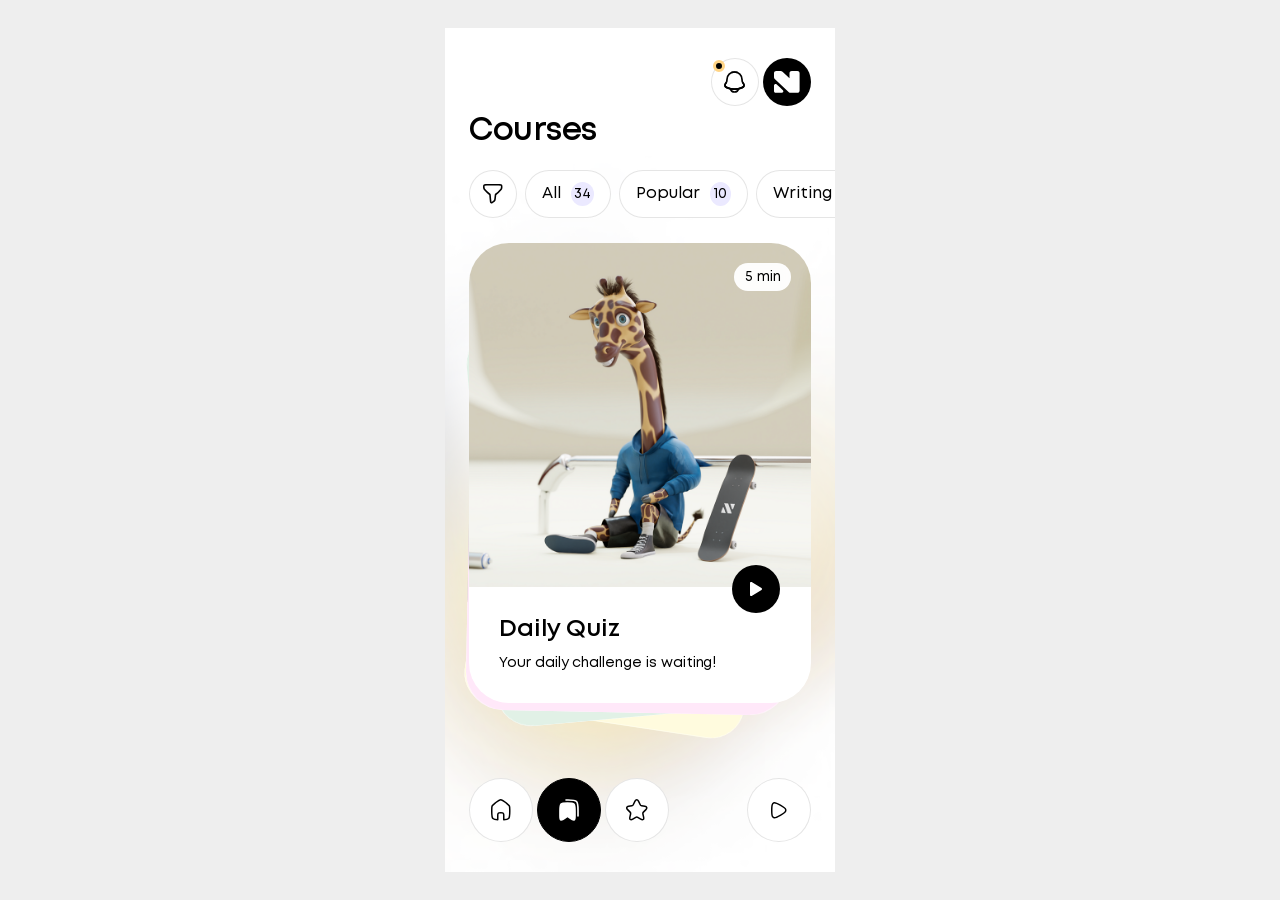
==== courses.html @ 9b774d1a "Build responsive Nixito screen gallery" ====
<!doctype html>
<html lang="en">
<head>
  <meta charset="UTF-8">
  <meta name="viewport" content="width=device-width, initial-scale=1.0">
  <meta name="theme-color" content="#ffffff">
  <meta name="description" content="Nixito courses screen.">
  <title>Nixito — Courses</title>
  <link rel="stylesheet" href="screen-styles/courses.css?v=20260715-33">
  <link rel="stylesheet" href="screen-styles/viewport.css?v=20260715-1">
  <script src="screen-fit.js?v=20260715-1"></script>
  <script src="course-swipe.js?v=20260715-4" defer></script>
</head>
<body class="screen-body">
  <main class="app-screen" aria-label="Courses screen">
    <header class="app-header">
      <div class="header-actions">
        <button class="round-button notification-button" type="button" aria-label="Notifications">
          <span class="notification-dot" aria-hidden="true"></span>
          <svg viewBox="0 0 24 24" aria-hidden="true">
            <path d="M14 2.42385C13.2178 2.14933 12.3764 2 11.5 2C7.34413 2 3.97513 5.35786 3.97513 9.5C3.97503 10.5718 3.91272 11.5793 3.28561 12.5029C2.80684 13.1995 2.16061 13.9129 2.02992 14.7696C1.81727 16.1636 2.768 17.1312 3.93205 17.6134C8.39481 19.4622 14.6052 19.4622 19.0679 17.6134C20.232 17.1312 21.1827 16.1636 20.9701 14.7696C20.8702 14.1149 20.4692 13.5438 20.0719 13"/>
            <path d="M9 2.42385C9.7822 2.14933 10.6236 2 11.5 2C15.6559 2 19.0249 5.35786 19.0249 9.5C19.025 10.5718 19.0873 11.5793 19.7144 12.5029C20.1932 13.1995 20.8394 13.9129 20.9701 14.7696C21.1827 16.1636 20.232 17.1312 19.0679 17.6134C14.6052 19.4622 8.3948 19.4622 3.9321 17.6134C2.768 17.1312 1.8173 16.1636 2.0299 14.7696C2.1298 14.1149 2.5308 13.5438 2.9281 13"/>
            <path d="M7.5 19C7.95849 20.7252 9.57553 22 11.5 22C13.4245 22 15.0415 20.7252 15.5 19"/>
          </svg>
        </button>
        <div class="brand-mark" aria-label="Nixito">
          <img src="assets/courses/icons/logo.svg" alt="Nixito logo">
        </div>
      </div>
      <h1>Courses</h1>
    </header>

    <nav class="course-filters" aria-label="Course filters">
      <button class="filter-icon" type="button" aria-label="Filter courses">
        <svg viewBox="0 0 20 20" aria-hidden="true">
          <path d="M6.60743 10.2561C4.11898 8.3956 2.34561 6.34915 1.37731 5.19867C1.07757 4.84253 0.979351 4.5819 0.920301 4.1228C0.718081 2.5508 0.616981 1.7648 1.07792 1.2574C1.53887 0.75 2.35401 0.75 3.9843 0.75H15.5157C17.146 0.75 17.9611 0.75 18.422 1.2574C18.883 1.7648 18.7819 2.5508 18.5797 4.12281C18.5206 4.58191 18.4224 4.84254 18.1226 5.19867C17.153 6.35062 15.3761 8.4007 12.8826 10.2635C12.657 10.4321 12.5083 10.7067 12.4807 11.0114C12.2337 13.742 12.0059 15.2376 11.8641 15.9942C11.6353 17.2157 9.90317 17.9506 8.97597 18.6063C8.42407 18.9966 7.75427 18.532 7.68275 17.9278C7.5464 16.7761 7.28958 14.4364 7.00924 11.0114C6.98406 10.7039 6.83483 10.4261 6.60743 10.2561Z"/>
        </svg>
      </button>
      <button class="filter-pill" type="button"><span>All</span><span class="count">34</span></button>
      <button class="filter-pill" type="button"><span>Popular</span><span class="count">10</span></button>
      <button class="filter-pill" type="button"><span>Writing</span><span class="count">12</span></button>
    </nav>

    <section class="featured-course" aria-label="Featured daily quiz">
      <div class="stack-card stack-card-yellow" aria-hidden="true"></div>
      <div class="stack-card stack-card-green" aria-hidden="true"></div>
      <div class="stack-card stack-card-pink" aria-hidden="true"></div>
      <article class="course-card">
        <div class="course-artwork">
          <img src="assets/courses/images/giraffe.png" alt="A cartoon giraffe sitting beside a skateboard">
          <span class="duration">5 min</span>
        </div>
        <div class="course-copy">
          <h2>Daily Quiz</h2>
          <p>Your daily challenge is waiting!</p>
        </div>
        <button class="play-course" type="button" aria-label="Play daily quiz">
          <svg viewBox="0 0 11 13" aria-hidden="true"><path d="M11 6.50031C11.0004 6.67008 10.9569 6.83706 10.8736 6.98502C10.7904 7.13299 10.6703 7.25689 10.525 7.34469L1.52 12.8534C1.36818 12.9464 1.19429 12.9972 1.0163 13.0005C0.838305 13.0037 0.662659 12.9595 0.5075 12.8722C0.353819 12.7863 0.225798 12.6609 0.136602 12.5091C0.0474072 12.3573 0.000256786 12.1845 0 12.0084V0.992187C0.000256786 0.816115 0.0474072 0.643289 0.136602 0.491481C0.225798 0.339674 0.353819 0.214363 0.5075 0.128437C0.662659 0.0411548 0.838305 -0.00312471 1.0163 0.000171466C1.19429 0.00346764 1.36818 0.05422 1.52 0.147187L10.525 5.65594C10.6703 5.74373 10.7904 5.86764 10.8736 6.0156C10.9569 6.16356 11.0004 6.33054 11 6.50031Z"/></svg>
        </button>
      </article>
    </section>

    <nav class="bottom-navigation" aria-label="Primary navigation">
      <button class="nav-button" type="button" aria-label="Home">
        <svg class="home-icon" viewBox="0 0 20 22" aria-hidden="true"><path d="M4.83857 3.51364L3.83856 4.29453C2.32191 5.47887 1.56357 6.07105 1.15683 6.90601C0.750092 7.74097 0.750092 8.70552 0.750092 10.6346V12.7267C0.750092 16.513 0.750091 18.4062 1.92166 19.5825C2.86475 20.5293 4.27052 20.714 6.75009 20.75V16.7557C6.75009 15.8238 6.75009 15.3578 6.90233 14.9903C7.10532 14.5002 7.49467 14.1109 7.98469 13.9079C8.35229 13.7557 8.81819 13.7557 9.75009 13.7557C10.682 13.7557 11.1479 13.7557 11.5155 13.9079C12.0055 14.1109 12.3949 14.5002 12.5979 14.9903C12.7501 15.3578 12.7501 15.8238 12.7501 16.7557V20.75C15.2297 20.714 16.6354 20.5293 17.5785 19.5825C18.7501 18.4062 18.7501 16.513 18.7501 12.7267V10.6346C18.7501 8.70552 18.7501 7.74097 18.3434 6.90601C17.9366 6.07105 17.1783 5.47887 15.6616 4.29453L14.6616 3.51364C12.3022 1.67121 11.1225 0.75 9.75009 0.75C8.37769 0.75 7.19796 1.67121 4.83857 3.51364Z"/></svg>
      </button>
      <button class="nav-button active" type="button" aria-label="Saved courses">
        <svg class="bookmark-icon" viewBox="0 0 24 24" aria-hidden="true">
          <path d="M3 17.9808V12.7075C3 9.07416 3 7.25748 4.09835 6.12874C5.1967 5 6.96447 5 10.5 5C14.0355 5 15.8033 5 16.9017 6.12874C18 7.25748 18 9.07416 18 12.7075V17.9808C18 20.2867 18 21.4396 17.2755 21.8523C15.8724 22.6514 13.2405 19.9852 11.9906 19.1824C11.2657 18.7168 10.9033 18.484 10.5 18.484C10.0967 18.484 9.73425 18.7168 9.00938 19.1824C7.7595 19.9852 5.12763 22.6514 3.72454 21.8523C3 21.4396 3 20.2867 3 17.9808Z"/>
          <path class="bookmark-back" d="M9 2H11C15.714 2 18.0711 2 19.5355 3.46447C21 4.92893 21 7.28595 21 12V18"/>
        </svg>
      </button>
      <button class="nav-button" type="button" aria-label="Favorites">
        <svg class="star-icon" viewBox="0 0 22 22" aria-hidden="true"><path d="M12.4791 2.19418L14.2389 5.74288C14.4789 6.23687 15.1188 6.7107 15.6588 6.80143L18.8484 7.33575C20.8882 7.67853 21.3682 9.1706 19.8983 10.6425L17.4186 13.1427C16.9986 13.5661 16.7687 14.3827 16.8986 14.9675L17.6086 18.0625C18.1685 20.5123 16.8786 21.46 14.7289 20.1796L11.7392 18.3952C11.1993 18.0726 10.3094 18.0726 9.75936 18.3952L6.76973 20.1796C4.62996 21.46 3.33011 20.5022 3.89005 18.0625L4.59997 14.9675C4.72995 14.3827 4.49998 13.5661 4.08002 13.1427L1.6003 10.6425C0.140464 9.1706 0.610414 7.67853 2.65018 7.33575L5.83983 6.80143C6.36977 6.7107 7.0097 6.23687 7.24967 5.74288L9.00946 2.19418C9.96936 0.268607 11.5292 0.268607 12.4791 2.19418Z"/></svg>
      </button>
      <button class="nav-button" type="button" aria-label="Play">
        <svg class="bottom-play-icon" viewBox="0 0 16 17" aria-hidden="true"><path d="M14.6406 9.09606C14.2871 10.4391 12.6167 11.3881 9.2757 13.2862C6.046 15.121 4.4312 16.0385 3.12983 15.6697C2.5918 15.5172 2.10159 15.2277 1.70624 14.8288C0.75 13.864 0.75 11.9927 0.75 8.25006C0.75 4.50746 0.75 2.63616 1.70624 1.67138C2.10159 1.27251 2.5918 0.982941 3.12983 0.830481C4.4312 0.461711 6.046 1.37913 9.2757 3.21399C12.6167 5.11203 14.2871 6.06106 14.6406 7.40406C14.7865 7.95846 14.7865 8.54166 14.6406 9.09606Z"/></svg>
      </button>
    </nav>
  </main>
</body>
</html>
---- screen-styles/courses.css ----
@font-face {
  font-family: "Mont";
  src: url("../assets/courses/fonts/mont-regular.woff2") format("woff2");
  font-weight: 400;
  font-style: normal;
  font-display: swap;
}

@font-face {
  font-family: "Mont";
  src: url("../assets/courses/fonts/mont-semibold.woff2") format("woff2");
  font-weight: 600;
  font-style: normal;
  font-display: swap;
}

@font-face {
  font-family: "Mont";
  src: url("../assets/courses/fonts/mont-semibold.woff2") format("woff2");
  font-weight: 700;
  font-style: normal;
  font-display: swap;
}

:host,
:root {
  --canvas-width: 390px;
  --canvas-height: 844px;
  --ink: #000;
  --surface: #fff;
  --line: rgba(0, 0, 0, 0.1);
  --counter: #ebe9ff;
  --pill-radius: 999px;
  --card-radius: 40px;
}

* {
  box-sizing: border-box;
}

:host,
.screen-body {
  min-height: 100%;
  margin: 0;
}

.screen-body {
  display: grid;
  place-items: center;
  overflow: auto;
  background: #eeeeee;
  color: var(--ink);
  font-family: "Mont", Arial, sans-serif;
  font-synthesis: none;
}

button {
  margin: 0;
  border: 0;
  color: inherit;
  font: inherit;
  cursor: default;
}

.app-screen {
  position: relative;
  width: var(--canvas-width);
  height: var(--canvas-height);
  overflow: hidden;
  background: var(--surface) url("../assets/courses/images/image.png") center / cover no-repeat;
  isolation: isolate;
}

.app-header {
  position: absolute;
  z-index: 10;
  top: 30px;
  left: 24px;
  width: 342px;
}

.header-actions {
  display: flex;
  justify-content: flex-end;
  gap: 4px;
  height: 48px;
}

.round-button,
.brand-mark {
  width: 48px;
  height: 48px;
  border-radius: 50%;
}

.round-button {
  display: grid;
  place-items: center;
  position: relative;
  background: var(--surface);
  border: 1px solid var(--line);
}

.round-button svg {
  width: 24px;
  height: 24px;
  fill: none;
  stroke: var(--ink);
  stroke-width: 1.7;
  stroke-linecap: round;
  stroke-linejoin: round;
}

.notification-dot {
  position: absolute;
  z-index: 2;
  width: 12px;
  height: 12px;
  top: 1px;
  left: 1px;
  border: 3px solid #ffd485;
  border-radius: 50%;
  background: #000;
}

.brand-mark {
  display: grid;
  place-items: center;
  background: #000;
}

.brand-mark img {
  width: 25.6px;
  height: 22.88px;
}

.app-header h1 {
  margin: 8px 0 0;
  font-size: 32px;
  font-weight: 700;
  line-height: 36px;
  letter-spacing: -0.45px;
}

.course-filters {
  position: absolute;
  z-index: 9;
  top: 142px;
  left: 24px;
  display: flex;
  width: max-content;
  height: 48px;
  gap: 8px;
}

.filter-icon,
.filter-pill {
  display: flex;
  align-items: center;
  justify-content: center;
  height: 48px;
  flex: 0 0 auto;
  background: var(--surface);
  border: 1px solid var(--line);
  border-radius: var(--pill-radius);
}

.filter-icon {
  width: 48px;
  padding: 0;
}

.filter-icon svg {
  width: 20px;
  height: 20px;
  fill: none;
  stroke: #000;
  stroke-width: 1.6;
  stroke-linecap: round;
  stroke-linejoin: round;
}

.filter-pill {
  gap: 10px;
  padding: 0 16px;
  font-size: 16px;
  font-weight: 400;
  line-height: 22px;
}

.filter-pill:nth-of-type(2) { width: 86px; }
.filter-pill:nth-of-type(3) { width: 129px; }
.filter-pill:nth-of-type(4) { width: 124px; }

.count {
  display: grid;
  place-items: center;
  width: 24px;
  height: 24px;
  border-radius: 50%;
  background: var(--counter);
  font-size: 14px;
  line-height: 14px;
}

.featured-course {
  position: absolute;
  z-index: 3;
  top: 215px;
  left: 24px;
  width: 342px;
  height: 493px;
}

.course-swipe-deck {
  position: absolute;
  inset: 0;
  width: 342px;
  height: 493px;
  overflow: visible;
  isolation: isolate;
}

.swipe-card {
  left: 0;
  transform-origin: 50% 50%;
  transition:
    transform 430ms cubic-bezier(.22, .78, .2, 1),
    opacity 320ms ease;
  user-select: none;
  -webkit-user-drag: none;
}

.swipe-card.state-top {
  z-index: 4;
  transform: translate3d(0, 0, 0) rotate(0deg) scale(1, 1);
  opacity: 1;
  cursor: grab;
  touch-action: pan-y;
  box-shadow: 0 22px 48px rgba(0, 0, 0, var(--swipe-shadow-opacity, 0));
}

.swipe-card.state-pink {
  z-index: 3;
  transform: translate3d(-9.51px, 27.07px, 0) rotate(1.146deg) scale(.94152, .92391);
}

.swipe-card.state-green {
  z-index: 2;
  transform: translate3d(-8.09px, 43.7px, 0) rotate(-5.143deg) scale(.88304, .86767);
}

.swipe-card.state-yellow {
  z-index: 1;
  transform: translate3d(-12.71px, 64.35px, 0) rotate(8.615deg) scale(.82456, .81022);
}

.swipe-card.is-dragging {
  z-index: 30;
  cursor: grabbing;
  transition: none;
  will-change: transform;
}

.swipe-card.is-drag-preview {
  transition: none;
  will-change: transform;
}

.swipe-card.is-drag-preview .course-card-tint {
  transition: none;
}

.swipe-card.is-leaving {
  z-index: 30;
  pointer-events: none;
  will-change: transform, opacity;
}

.swipe-card.is-recycling {
  z-index: 0;
  transform: translate3d(-7px, 86px, 0) rotate(12deg) scale(.72, .7) !important;
  opacity: 0 !important;
  transition: none !important;
}

.swipe-card.is-recycling .course-card-tint {
  background: #fffbde;
  opacity: 1;
  transition: none;
}

.course-swipe-deck.is-animating .swipe-card {
  pointer-events: none;
}

.course-card-tint {
  position: absolute;
  z-index: 20;
  inset: 0;
  border-radius: inherit;
  pointer-events: none;
  opacity: 1;
  transition:
    opacity 360ms cubic-bezier(.22, .78, .2, 1),
    background-color 430ms cubic-bezier(.22, .78, .2, 1);
}

.state-top .course-card-tint {
  background: #fff;
  opacity: 0;
}

.state-pink .course-card-tint { background: #ffe8f9; }
.state-green .course-card-tint { background: #e1f1e6; }
.state-yellow .course-card-tint { background: #fffbde; }

.course-swipe-status {
  position: absolute;
  width: 1px;
  height: 1px;
  padding: 0;
  margin: -1px;
  overflow: hidden;
  clip: rect(0, 0, 0, 0);
  white-space: nowrap;
  border: 0;
}

.stack-card {
  position: absolute;
  border-radius: var(--card-radius);
  transform-origin: 50% 50%;
}

.stack-card-yellow {
  z-index: 0;
  width: 282px;
  height: 372.7px;
  left: 158.29px;
  top: 294.35px;
  background: #fffbde;
  transform: translate(-50%, -50%) rotate(8.615deg);
}

.stack-card-green {
  z-index: 1;
  width: 302px;
  height: 399.13px;
  left: 162.91px;
  top: 273.7px;
  background: #e1f1e6;
  transform: translate(-50%, -50%) rotate(-5.143deg);
}

.stack-card-pink {
  z-index: 2;
  width: 322px;
  height: 425px;
  left: 161.49px;
  top: 257.07px;
  background: #ffe8f9;
  transform: translate(-50%, -50%) rotate(1.146deg);
}

.course-card {
  position: absolute;
  z-index: 3;
  top: 0;
  width: 342px;
  height: 460px;
  border-radius: var(--card-radius);
  overflow: hidden;
  background: var(--surface);
}

.course-artwork {
  position: absolute;
  top: 0;
  left: 0;
  width: 100%;
  height: 344px;
  overflow: hidden;
}

.course-artwork img {
  position: absolute;
  top: -25px;
  left: 50%;
  width: 495px;
  height: 371px;
  max-width: none;
  transform: translateX(calc(-50% - 7.5px));
}

.course-artwork img.artwork-flying,
.course-artwork img.artwork-robot,
.course-artwork img.artwork-bee {
  top: 0;
  left: 0;
  width: 100%;
  height: 344px;
  max-width: none;
  transform: none;
}

.course-artwork img.artwork-flying {
  object-fit: cover;
  object-position: center 35%;
}

.course-artwork img.artwork-robot {
  object-fit: cover;
  object-position: center 49%;
}

.course-artwork.scene-bee {
  background: radial-gradient(circle at 52% 44%, #314979 0, #172958 58%, #101e44 100%);
}

.course-artwork img.artwork-bee {
  padding: 22px 8px 14px;
  object-fit: contain;
}

.duration {
  position: absolute;
  top: 20px;
  left: 265px;
  display: grid;
  place-items: center;
  width: 57px;
  height: 28px;
  border-radius: var(--pill-radius);
  background: rgba(255, 255, 255, 0.96);
  backdrop-filter: blur(5px);
  font-size: 14px;
  font-weight: 400;
  line-height: 20px;
}

.course-copy {
  position: absolute;
  top: 0;
  left: 0;
  width: 100%;
  height: 100%;
}

.course-copy h2 {
  position: absolute;
  top: 372px;
  left: 30px;
  margin: 0;
  font-size: 24px;
  font-weight: 700;
  line-height: 30px;
  letter-spacing: -0.15px;
}

.course-copy p {
  position: absolute;
  top: 410px;
  left: 30px;
  margin: 0;
  white-space: nowrap;
  font-size: 14px;
  font-weight: 400;
  line-height: 20px;
  letter-spacing: -0.05px;
}

.play-course {
  position: absolute;
  top: 322px;
  left: 263px;
  display: grid;
  place-items: center;
  width: 48px;
  height: 48px;
  padding: 0;
  border-radius: 50%;
  background: #000;
}

.play-course svg {
  display: block;
  position: absolute;
  top: 50%;
  left: 50%;
  width: 12px;
  height: 15px;
  fill: #fff;
  stroke: none;
  transform: translate(-50%, -50%);
}

.bottom-navigation {
  position: absolute;
  z-index: 10;
  left: 24px;
  bottom: 30px;
  width: 342px;
  height: 64px;
}

.nav-button {
  position: absolute;
  top: 0;
  display: grid;
  place-items: center;
  width: 64px;
  height: 64px;
  padding: 0;
  border: 1px solid var(--line);
  border-radius: 50%;
  background: var(--surface);
}

.nav-button:nth-child(1) { left: 0; }
.nav-button:nth-child(2) { left: 68px; }
.nav-button:nth-child(3) { left: 136px; }
.nav-button:nth-child(4) { right: 0; }

.nav-button svg {
  width: 24px;
  height: 24px;
  fill: none;
  stroke: #000;
  stroke-width: 1.65;
  stroke-linecap: round;
  stroke-linejoin: round;
}

.nav-button .home-icon {
  width: 20px;
  height: 22px;
  stroke-width: 1.5;
}

.nav-button .star-icon {
  width: 22px;
  height: 22px;
  stroke-width: 1.5;
}

.nav-button .bottom-play-icon {
  width: 16px;
  height: 17px;
  stroke-width: 1.5;
}

.nav-button.active {
  border-color: #000;
  background: #000;
}

.nav-button.active svg {
  fill: #fff;
  stroke: #fff;
}

.nav-button.active .bookmark-back {
  fill: none;
}

@media (max-width: 389px), (max-height: 843px) {
    .screen-body {
    place-items: start center;
  }
}

@media (prefers-reduced-motion: reduce) {
  .swipe-card,
  .course-card-tint {
    transition-duration: 1ms;
  }
}
---- screen-styles/viewport.css ----
:root {
  --viewport-scale: 1;
}

html {
  width: 100%;
  height: 100%;
  min-width: 0;
  min-height: 0;
  margin: 0;
  overflow: hidden;
}

body.screen-body {
  width: 100%;
  height: 100%;
  min-width: 0 !important;
  min-height: 0 !important;
  margin: 0;
  overflow: hidden !important;
  display: grid !important;
  place-items: center !important;
}

body.screen-body > .app-screen,
body.screen-body > .onboarding,
body.screen-body > .exercise-screen {
  width: 390px;
  height: 844px;
  margin: 0;
  transform: scale(var(--viewport-scale));
  transform-origin: center;
  will-change: transform;
}
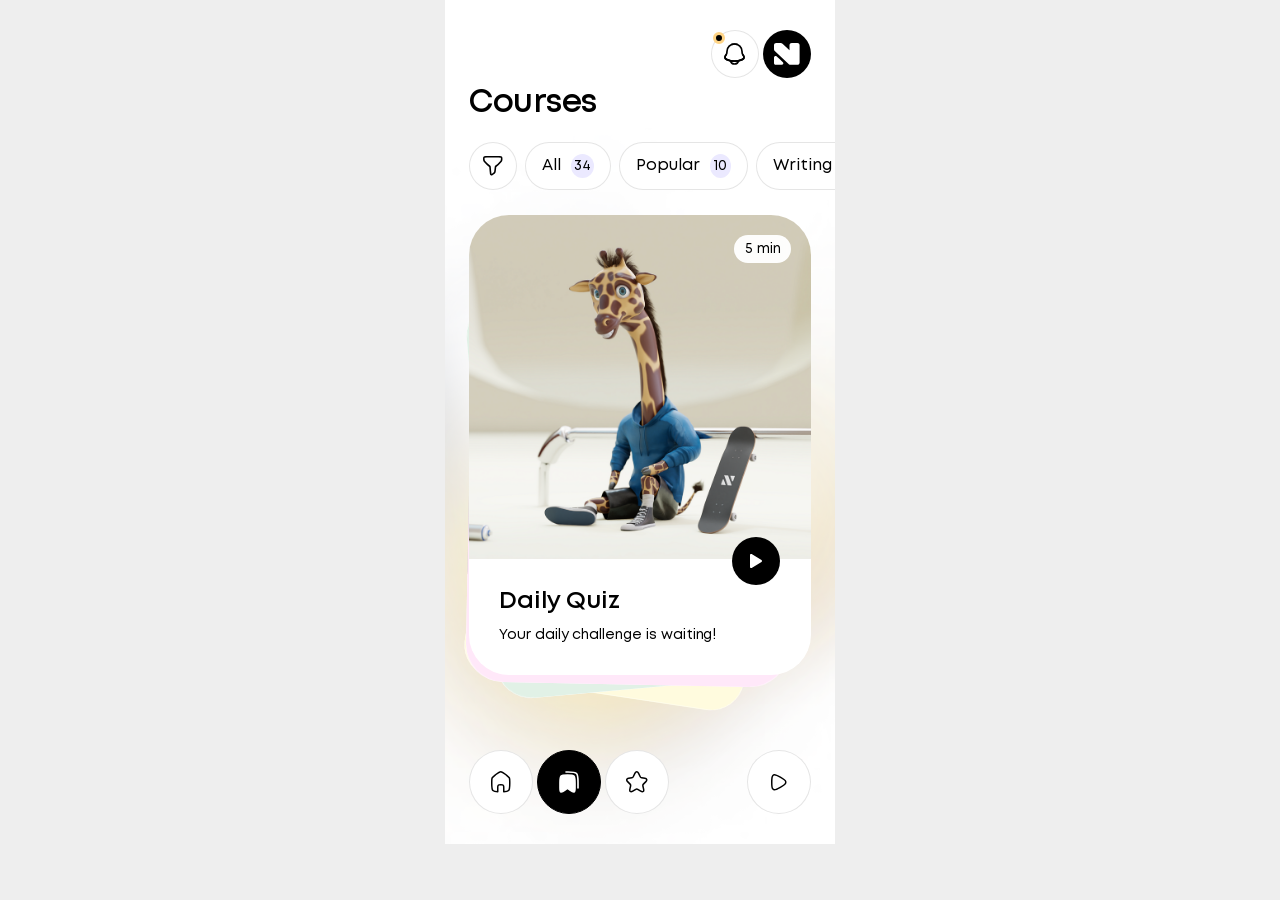
==== commit 37314101: "Top-align standalone screens in viewport" ====
--- a/courses.html
+++ b/courses.html
@@ -7,7 +7,7 @@
   <meta name="description" content="Nixito courses screen.">
   <title>Nixito — Courses</title>
   <link rel="stylesheet" href="screen-styles/courses.css?v=20260715-33">
-  <link rel="stylesheet" href="screen-styles/viewport.css?v=20260715-1">
+  <link rel="stylesheet" href="screen-styles/viewport.css?v=20260715-2">
   <script src="screen-fit.js?v=20260715-1"></script>
   <script src="course-swipe.js?v=20260715-4" defer></script>
 </head>
--- a/screen-styles/viewport.css
+++ b/screen-styles/viewport.css
@@ -19,7 +19,7 @@
   margin: 0;
   overflow: hidden !important;
   display: grid !important;
-  place-items: center !important;
+  place-items: start center !important;
 }
 
 body.screen-body > .app-screen,
@@ -29,6 +29,6 @@
   height: 844px;
   margin: 0;
   transform: scale(var(--viewport-scale));
-  transform-origin: center;
+  transform-origin: top center;
   will-change: transform;
 }
